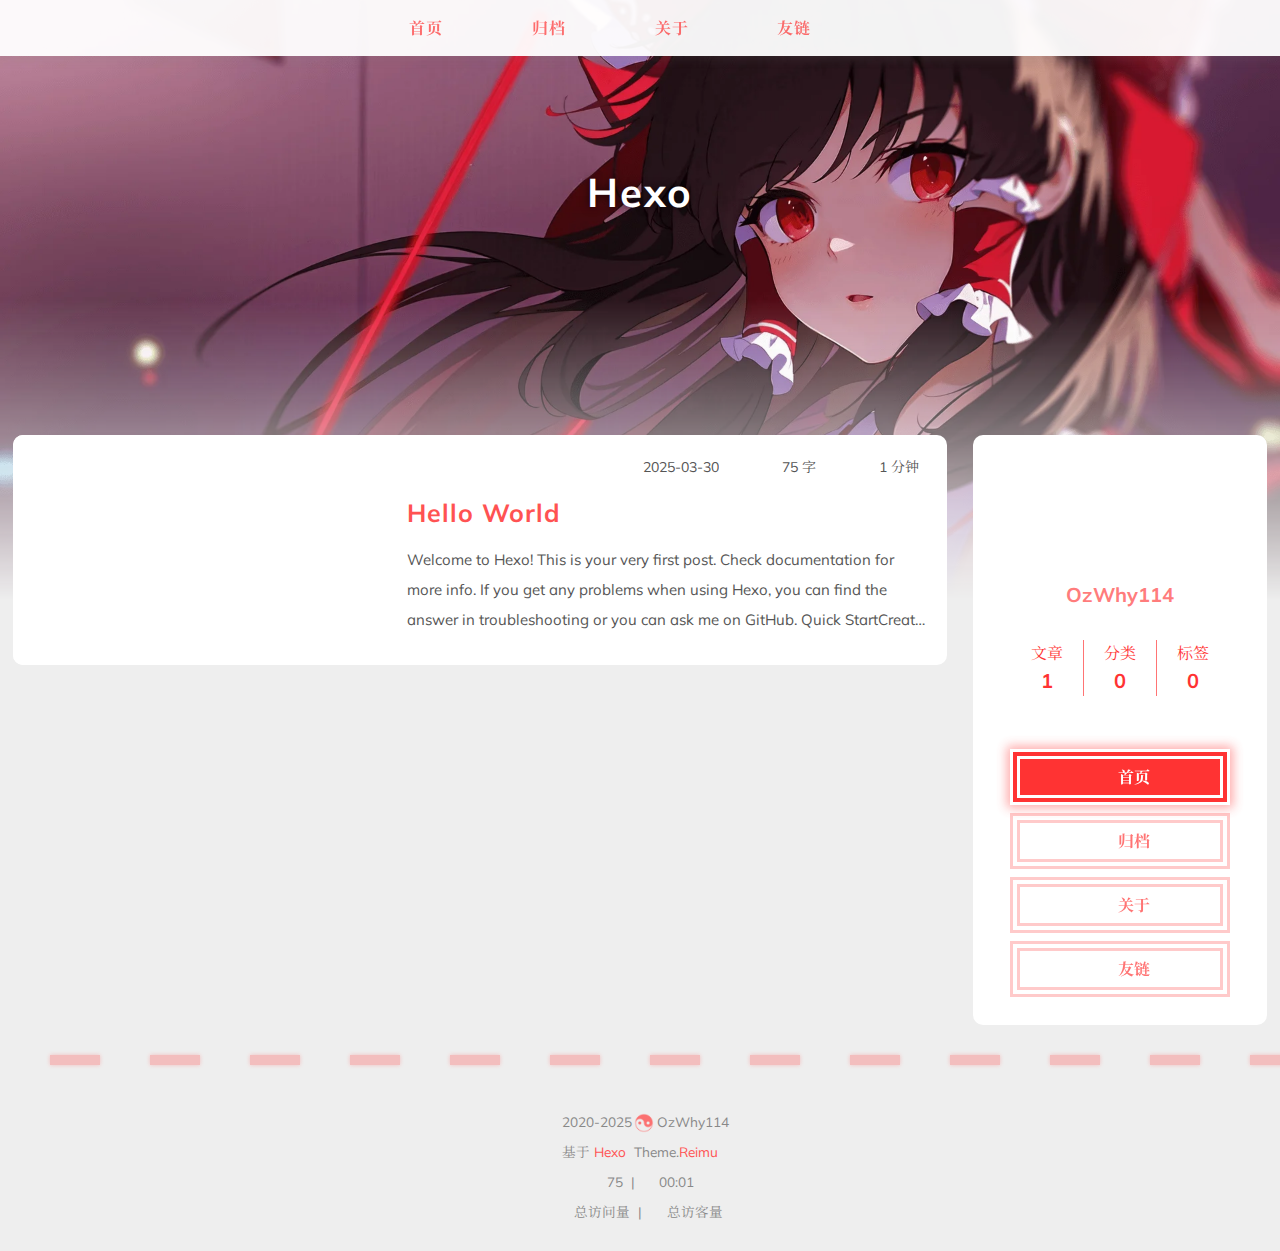
==== index.html @ 9b06b402 "Site updated: 2025-03-31 12:13:21" ====
<!DOCTYPE html>
  <html lang="zh-CN"  
    
      data-theme-mode="auto"
    
  >
  <head>
  
  <meta charset="utf-8">
  

  

  

  <script>window.REIMU_CONFIG = {};window.REIMU_CONFIG.icon_font = '4552607_0khxww3tj3q9';window.REIMU_CONFIG.clipboard_tips = {"success":"复制成功(*^▽^*)","fail":"复制失败 (ﾟ⊿ﾟ)ﾂ","copyright":{"enable":false,"count":50,"content":"本文版权：本博客所有文章除特别声明外，均采用 BY-NC-SA 许可协议。转载请注明出处！"}};window.REIMU_CONFIG.code_block = {"expand":true};window.REIMU_CONFIG.base = 'http://example.com';</script>
  
  <title>
    
    Hexo
  </title>
  <meta name="viewport" content="width=device-width, initial-scale=1, shrink-to-fit=no">
  <link rel="preconnect" href="https://fonts.gstatic.com/" crossorigin><link rel="preload" as="style" href="https://fonts.googleapis.com/css?family=Mulish:400,400italic,700,700italic%7CNoto%20Serif%20SC:400,400italic,700,700italic&display=swap"><link rel="stylesheet" href="https://fonts.googleapis.com/css?family=Mulish:400,400italic,700,700italic%7CNoto%20Serif%20SC:400,400italic,700,700italic&display=swap" media="print" onload="this.media&#x3D;&#39;all&#39;">
  
    <link rel="preload" href="//at.alicdn.com/t/c/font_4552607_0khxww3tj3q9.woff2" as="font" type="font/woff2" crossorigin="anonymous">
  
  
    
<link rel="stylesheet" href="/css/loader.css">

  
  
    <meta property="og:type" content="website">
<meta property="og:title" content="Hexo">
<meta property="og:url" content="http://example.com/index.html">
<meta property="og:site_name" content="Hexo">
<meta property="og:locale" content="zh_CN">
<meta property="og:image" content="http://example.com/images/banner.webp">
<meta property="article:author" content="OzWhy114">
<meta name="twitter:card" content="summary">
<meta name="twitter:image" content="http://example.com/images/banner.webp">
  
  
    <link rel="alternate" href="/atom.xml" title="Hexo" type="application/atom+xml">
  
  
    <link rel="shortcut icon" href="/images/favicon.ico">
  
  
<link rel="stylesheet" href="/css/style.css">

  <link rel="preload" href="https://npm.webcache.cn/photoswipe@5.4.4/dist/photoswipe.css" as="style" onload="this.onload=null;this.rel='stylesheet'">
  
  
  
  
    
<script src="https://npm.webcache.cn/pace-js@1.2.4/pace.min.js" integrity="sha384-k6YtvFUEIuEFBdrLKJ3YAUbBki333tj1CSUisai5Cswsg9wcLNaPzsTHDswp4Az8" crossorigin="anonymous"></script>

  
  
    
<link rel="stylesheet" href="https://npm.webcache.cn/@reimujs/aos@0.1.0/dist/aos.css">

  
  
  
<meta name="generator" content="Hexo 7.3.0"></head>

  <body>
    
    
  <div id='loader'>
    <div class="loading-left-bg loading-bg"></div>
    <div class="loading-right-bg loading-bg"></div>
    <div class="spinner-box">
      <div class="loading-taichi">
        
          <svg width="150" height="150" viewBox="0 0 1024 1024" class="icon" version="1.1" xmlns="https://www.w3.org/2000/svg" shape-rendering="geometricPrecision">
            <path d="M303.5 432A80 80 0 0 1 291.5 592A80 80 0 0 1 303.5 432z" fill="var(--red-1, #ff5252)" />
            <path d="M512 65A447 447 0 0 1 512 959L512 929A417 417 0 0 0 512 95A417 417 0 0 0 512 929L512 959A447 447 0 0 1 512 65z 
           M512 95A417 417 0 0 1 929 512A208.5 208.5 0 0 1 720.5 720.5L720.5 592A80 80 0 0 0 720.5 432A80 80 0 0 0 720.5 592L720.5 720.5A208.5 208.5 0 0 1 512 512A208.5 208.5 0 0 0 303.5 303.5A208.5 208.5 0 0 0 95 512A417 417 0 0 1 512 95z" fill="var(--red-1, #ff5252)" />
          </svg>
        
      </div>
      <div class="loading-word">少女祈祷中...</div>
    </div>
  </div>
  </div>
  <script>
    var time = null;
    var startLoading = () => {
      time = Date.now();
      document.getElementById('loader').classList.remove("loading");
    }
    var endLoading = () => {
      if (!time) {
        document.body.style.overflow = 'auto';
        document.getElementById('loader').classList.add("loading");
      } else {
        if (Date.now() - time > 500) {
          time = null;
          document.body.style.overflow = 'auto';
          document.getElementById('loader').classList.add("loading");
        } else {
          setTimeout(endLoading, 500 - (Date.now() - time));
          time = null;
        }
      }
    }
    window.addEventListener('DOMContentLoaded', endLoading);
    document.getElementById('loader').addEventListener('click', endLoading);
  </script>

<div id="copy-tooltip" style="pointer-events: none; opacity: 0; transition: all 0.2s ease; position: fixed;top: 50%;left: 50%;z-index: 999;transform: translate(-50%, -50%);color: white;background: rgba(0, 0, 0, 0.5);padding: 10px 15px;border-radius: 10px;">
</div>


    <div id="container">
      <div id="wrap">
        <div id="header-nav">
  <nav id="main-nav">
    
      
        <span class="main-nav-link-wrap">
          <div class="main-nav-icon icon rotate">
            &#xe62b;
          </div>
          <a class="main-nav-link" href="/">首页</a>
        </span>
      
        <span class="main-nav-link-wrap">
          <div class="main-nav-icon icon rotate">
            &#xe62b;
          </div>
          <a class="main-nav-link" href="/archives">归档</a>
        </span>
      
        <span class="main-nav-link-wrap">
          <div class="main-nav-icon icon rotate">
            &#xe62b;
          </div>
          <a class="main-nav-link" href="/about">关于</a>
        </span>
      
        <span class="main-nav-link-wrap">
          <div class="main-nav-icon icon rotate">
            &#xe62b;
          </div>
          <a class="main-nav-link" href="/friend">友链</a>
        </span>
      
    
    <a id="main-nav-toggle" class="nav-icon"></a>
  </nav>
  <nav id="sub-nav">
    
      <a id="nav-rss-link" class="nav-icon" href="/atom.xml" title="RSS 订阅" target="_blank"></a>
    
    
    
  </nav>
  
</div>
<header id="header">
  
    
      <picture>
        
      </picture>
      
        <img fetchpriority="high" src="/images/banner.webp" alt="">
      
    
  
  <div id="header-outer">
    <div id="header-title">
      
        
        
          <a href="/" id="logo">
            <h1 data-aos="slide-up">Hexo</h1>
          </a>
        
      
      
        
        <h2 id="subtitle-wrap" data-aos="slide-down">
          
        </h2>
      
    </div>
  </div>
</header>

        <div id="content"  class="sidebar-right" >
          <aside id="sidebar">
  
  
  
  <div class="sidebar-wrapper ">
    <div class="sidebar-wrap" data-aos="fade-up">
      
        <div class="sidebar-author">
  <img data-src="/avatar/avatar.webp" data-sizes="auto" alt="OzWhy114" class="lazyload">
  <div class="sidebar-author-name">OzWhy114</div>
  <div class="sidebar-description"></div>
</div>
<div class="sidebar-state">
  <div class="sidebar-state-article">
    <div>文章</div>
    <div class="sidebar-state-number">1</div>
  </div>
  <div class="sidebar-state-category">
    <div>分类</div>
    <div class="sidebar-state-number">0</div>
  </div>
  <div class="sidebar-state-tag">
    <div>标签</div>
    <div class="sidebar-state-number">0</div>
  </div>
</div>
<div class="sidebar-social">
  
</div>
<div class="sidebar-menu">
  
    
      <div class="sidebar-menu-link-wrap">
        <a class="sidebar-menu-link-dummy" href="/" aria-label="首页"></a>
        <div class="sidebar-menu-icon icon rotate">
          &#xe62b;
        </div>
        <div class="sidebar-menu-link">首页</div>
      </div>
    
      <div class="sidebar-menu-link-wrap">
        <a class="sidebar-menu-link-dummy" href="/archives" aria-label="归档"></a>
        <div class="sidebar-menu-icon icon rotate">
          &#xe62b;
        </div>
        <div class="sidebar-menu-link">归档</div>
      </div>
    
      <div class="sidebar-menu-link-wrap">
        <a class="sidebar-menu-link-dummy" href="/about" aria-label="关于"></a>
        <div class="sidebar-menu-icon icon rotate">
          &#xe62b;
        </div>
        <div class="sidebar-menu-link">关于</div>
      </div>
    
      <div class="sidebar-menu-link-wrap">
        <a class="sidebar-menu-link-dummy" href="/friend" aria-label="友链"></a>
        <div class="sidebar-menu-icon icon rotate">
          &#xe62b;
        </div>
        <div class="sidebar-menu-link">友链</div>
      </div>
    
  
</div>

      
      
    </div>
  </div>

  <div class="sidebar-widget">
  
  </div>
  
</aside>

          <section id="main">
  
  
    
    
      <div class="post-wrapper">
  <div class="post-wrap-left" data-aos="fade-up">
    
      <a class="post-link" href="/2025/03/30/hello-world/" aria-label="Hello World"></a>
    
    
    <div class="post-cover-left">
      
        
        
          <img data-src="/images/banner.webp" data-sizes="auto" alt="Hello World" class="lazyload">
        
      
    </div>
    <div class="post-info">
      <div class="post-meta">
        <span><span class="icon-calendar"></span>2025-03-30</span>
        <span><span class="icon-pencil"></span>75 字</span>
        <span><span class="icon-clock"></span>1 分钟</span>
      </div>
      <h2 class="post-title">Hello World</h2>
      <article class="post-article">
        
          Welcome to Hexo! This is your very first post. Check documentation for more info. If you get any problems when using Hexo, you can find the answer in troubleshooting or you can ask me on GitHub.
Quick StartCreate a new post1$ hexo new &amp;quot;My New Post&amp;quot;

More info: Writing
Run server1$ hexo ser
        
      </article>
    </div>
  </div>
</div>
      
    
  



</section>
        </div>
        
        
        <footer id="footer">
  <div style="width: 100%; overflow: hidden">
    <div class="footer-line"></div>
  </div>
  <div id="footer-info">
    
    <div>
      <span class="icon-copyright"></span>
      2020-2025
      <span class="footer-info-sep rotate"></span>
      OzWhy114
    </div>
    
      <div>
        基于&nbsp;<a href="https://hexo.io/" rel="noopener external nofollow noreferrer" target="_blank">Hexo</a>&nbsp;
        Theme.<a href="https://github.com/D-Sketon/hexo-theme-reimu" rel="noopener external nofollow noreferrer" target="_blank">Reimu</a>
      </div>
    
    
      <div>
        <span class="icon-brush"></span>
        75
        &nbsp;|&nbsp;
        <span class="icon-coffee"></span>
        00:01
      </div>
    
    
    
    
      <div>
        <span class="icon-eye"></span>
        <span id="busuanzi_container_site_pv">总访问量&nbsp;<span id="busuanzi_value_site_pv"></span></span>
        &nbsp;|&nbsp;
        <span class="icon-user"></span>
        <span id="busuanzi_container_site_uv">总访客量&nbsp;<span id="busuanzi_value_site_uv"></span></span>
      </div>
    
  </div>
</footer>

        
          <div class="sidebar-top">
            <div class="sidebar-top-taichi rotate"></div>
            <div class="arrow-up"></div>
          </div>
        
        <div id="mask" class="hide"></div>
      </div>
      <nav id="mobile-nav">
  <div class="sidebar-wrap">
    
      <div class="sidebar-author">
  <img data-src="/avatar/avatar.webp" data-sizes="auto" alt="OzWhy114" class="lazyload">
  <div class="sidebar-author-name">OzWhy114</div>
  <div class="sidebar-description"></div>
</div>
<div class="sidebar-state">
  <div class="sidebar-state-article">
    <div>文章</div>
    <div class="sidebar-state-number">1</div>
  </div>
  <div class="sidebar-state-category">
    <div>分类</div>
    <div class="sidebar-state-number">0</div>
  </div>
  <div class="sidebar-state-tag">
    <div>标签</div>
    <div class="sidebar-state-number">0</div>
  </div>
</div>
<div class="sidebar-social">
  
</div>
<div class="sidebar-menu">
  
    
      <div class="sidebar-menu-link-wrap">
        <a class="sidebar-menu-link-dummy" href="/" aria-label="首页"></a>
        <div class="sidebar-menu-icon icon rotate">
          &#xe62b;
        </div>
        <div class="sidebar-menu-link">首页</div>
      </div>
    
      <div class="sidebar-menu-link-wrap">
        <a class="sidebar-menu-link-dummy" href="/archives" aria-label="归档"></a>
        <div class="sidebar-menu-icon icon rotate">
          &#xe62b;
        </div>
        <div class="sidebar-menu-link">归档</div>
      </div>
    
      <div class="sidebar-menu-link-wrap">
        <a class="sidebar-menu-link-dummy" href="/about" aria-label="关于"></a>
        <div class="sidebar-menu-icon icon rotate">
          &#xe62b;
        </div>
        <div class="sidebar-menu-link">关于</div>
      </div>
    
      <div class="sidebar-menu-link-wrap">
        <a class="sidebar-menu-link-dummy" href="/friend" aria-label="友链"></a>
        <div class="sidebar-menu-icon icon rotate">
          &#xe62b;
        </div>
        <div class="sidebar-menu-link">友链</div>
      </div>
    
  
</div>

    
  </div>
  
</nav>

    </div>
    
    
<script src="https://npm.webcache.cn/lazysizes@5.3.2/lazysizes.min.js" integrity="sha384-3gT&#x2F;vsepWkfz&#x2F;ff7PpWNUeMzeWoH3cDhm&#x2F;A8jM7ouoAK0&#x2F;fP&#x2F;9bcHHR5kHq2nf+e" crossorigin="anonymous"></script>


<script src="https://npm.webcache.cn/clipboard@2.0.11/dist/clipboard.min.js" integrity="sha384-J08i8An&#x2F;QeARD9ExYpvphB8BsyOj3Gh2TSh1aLINKO3L0cMSH2dN3E22zFoXEi0Q" crossorigin="anonymous"></script>



<script src="/js/script.js"></script>



  
<script src="/js/aos.js"></script>

  <script>
    var aosInit = () => {
      AOS.init({
        duration: 1000,
        easing: "ease",
        once: true,
        offset: 50,
      });
    };
    if (document.readyState === 'loading') {
      document.addEventListener('DOMContentLoaded', aosInit);
    } else {
      aosInit();
    }
  </script>



<script src="/js/pjax_script.js" data-pjax></script>







  
<script src="https://npm.webcache.cn/mouse-firework@0.1.0/dist/index.umd.js" integrity="sha384-KM6i7tu43nYd6e0beIljxHMC5tZc58XBDu7pPA58w50h18Jsx7gLdimfS09RXlKv" crossorigin="anonymous"></script>

  <script>
    window.firework && window.firework(JSON.parse('{"excludeElements":["a","button"],"particles":[{"shape":"circle","move":["emit"],"easing":"easeOutExpo","colors":["#ff5252","#ff7c7c","#ffafaf","#ffd0d0"],"number":20,"duration":[1200,1800],"shapeOptions":{"radius":[16,32],"alpha":[0.3,0.5]}},{"shape":"circle","move":["diffuse"],"easing":"easeOutExpo","colors":["#ff0000"],"number":1,"duration":[1200,1800],"shapeOptions":{"radius":20,"alpha":[0.2,0.5],"lineWidth":6}}]}'))
  </script>










<div id="lazy-script">
  <div>
       
    
    
      
    
    
  </div>
</div>


  <script>
    console.log(String.raw`%c 
 ______     ______     __     __    __     __  __    
/\  == \   /\  ___\   /\ \   /\ "-./  \   /\ \/\ \   
\ \  __<   \ \  __\   \ \ \  \ \ \-./\ \  \ \ \_\ \  
 \ \_\ \_\  \ \_____\  \ \_\  \ \_\ \ \_\  \ \_____\ 
  \/_/ /_/   \/_____/   \/_/   \/_/  \/_/   \/_____/ 
                                                  
`,'color: #ff5252;')
    console.log('%c Theme.Reimu v' + '1.6.0' + ' %c https://github.com/D-Sketon/hexo-theme-reimu ', 'color: white; background: #ff5252; padding:5px 0;', 'padding:4px;border:1px solid #ff5252;')
  </script>
  



  
<script src="https://npm.webcache.cn/busuanzi@2.3.0/bsz.pure.mini.js" integrity="sha384-0M75wtSkhjIInv4coYlaJU83+OypaRCIq2SukQVQX04eGTCBXJDuWAbJet56id+S" crossorigin="anonymous" async></script>




<script>
  if ('serviceWorker' in navigator) {
    navigator.serviceWorker.getRegistrations().then((registrations) => {
      for (let registration of registrations) {
        registration.unregister();
      }
    });
  }
</script>









    
  </body>
  </html>
---- css/loader.css ----
[data-theme="dark"] #loader .loading-bg {
  background-color: rgba(37,37,37,0.9);
}
[data-theme="dark"] #loader .spinner-box .loading-word {
  color: var(--red-1, #ff5252);
}
#loader .loading-bg {
  position: fixed;
  z-index: 1000;
  width: 50%;
  height: 100%;
  background-color: rgba(255,255,255,0.9);
  transition: 0.8s;
}
#loader .loading-right-bg {
  right: 0;
}
#loader .spinner-box {
  position: fixed;
  z-index: 1001;
  display: flex;
  justify-content: center;
  align-items: center;
  width: 100%;
  height: 100vh;
  opacity: 1;
  transition: 0.5s;
}
#loader .spinner-box .loading-taichi {
  opacity: 0.8;
  animation: rotate-all 2s linear infinite;
}
#loader .spinner-box .loading-word {
  position: absolute;
  color: var(--red-1, #ff5252);
  top: calc(50% + 110px);
  left: 50%;
  transform: translate(-50%, -50%);
  font: 700 1.2rem Mulish, 'Noto Serif SC', 'Noto Serif JP', -apple-system, 'PingFang SC', 'Microsoft YaHei', sans-serif;
}
#loader.loading .loading-left-bg {
  transform: translate(-100%, 0);
}
#loader.loading .loading-right-bg {
  transform: translate(100%, 0);
}
#loader.loading .spinner-box {
  opacity: 0;
  visibility: hidden;
}
@keyframes rotate-all {
  100% {
    transform: rotate(360deg);
  }
}
---- css/style.css ----
:root {
  --red-0: #f00;
  --red-1: #ff5252;
  --red-2: #ff7c7c;
  --red-3: #ffafaf;
  --red-4: #ffd0d0;
  --red-5: #ffecec;
  --red-5-5: #fff3f3;
  --red-6: #fff7f7;
  --grey-9: #888;
  --grey-7: var(--color-default);
  --color-archive-year: #000;
  --color-default: #555;
  --color-border: var(--red-3);
  --color-link: var(--red-1);
  --color-background: #eee;
  --color-code-background: #f8f8f8;
  --color-header-background: rgba(255,255,255,0.9);
  --color-footer-background: #fff;
  --color-mobile-nav-background: #fff;
  --color-wrap: #fff;
  --color-sticky: #fff;
  --color-h2-border: #eee;
  --color-meta-shadow: var(--red-6);
  --color-hover-shadow: rgba(120,120,120,0.15);
  --color-h2-after: var(--red-1);
  --color-red-6-shadow: rgba(255,78,78,0.6);
  --color-red-3-shadow: rgba(255,78,78,0.3);
  --highlight-nav: #e6e6e6;
  --highlight-scrollbar: #d6d6d6;
  --highlight-background: #f7f7f7;
  --highlight-current-line: #dadada;
  --highlight-selection: #e9e9e9;
  --highlight-foreground: #4d4d4d;
  --highlight-comment: #7d7d7d;
  --highlight-red: #c8362b;
  --highlight-orange: #b66014;
  --highlight-yellow: #cb911d;
  --highlight-green: #2ea52e;
  --highlight-aqua: #479d9d;
  --highlight-blue: #1973b8;
  --highlight-purple: #7135ac;
  --cursor-default: url("../images/cursor/reimu-cursor-default.png"), auto;
  --cursor-pointer: url("../images/cursor/reimu-cursor-pointer.png"), pointer;
  --cursor-text: url("../images/cursor/reimu-cursor-text.png"), text;
  --footer-icon: url("../images/taichi.png");
  --sponsor-icon: url("../images/taichi.png");
  --top-icon: url("../images/taichi.png");
}
[data-theme="dark"]:root {
  --red-0: var(--red-1);
  --red-4: rgba(255,208,208,0.5);
  --red-5: rgba(255,228,228,0.15);
  --red-5-5: rgba(255,236,236,0.05);
  --red-6: rgba(255,243,243,0.2);
  --color-archive-year: #999;
  --color-default: #999;
  --color-border: var(--red-5);
  --color-background: #21252b;
  --color-code-background: rgba(232,232,232,0.1);
  --color-header-background: #222;
  --color-footer-background: #21252b;
  --color-mobile-nav-background: #21252b;
  --color-wrap: #272b30;
  --color-h2-border: #47474a;
  --color-meta-shadow: rgba(0,0,0,0.2);
  --color-hover-shadow: rgba(0,0,0,0.2);
  --highlight-nav: #2e353f;
  --highlight-scrollbar: #454d59;
  --highlight-background: #22272e;
  --highlight-current-line: #393939;
  --highlight-selection: #515151;
  --highlight-foreground: #ccc;
  --highlight-comment: #999;
  --highlight-red: #f47067;
  --highlight-orange: #f69d50;
  --highlight-yellow: #fc6;
  --highlight-green: #9c9;
  --highlight-aqua: #6cc;
  --highlight-blue: #54b6ff;
  --highlight-purple: #dcbdfb;
}
[data-theme="dark"]:root img {
  filter: brightness(70%);
}
[data-theme="dark"]:root .pswp__img {
  opacity: 1;
  filter: none;
  animation: none;
}
[data-theme="dark"]:root img.lazyloaded {
  opacity: 1;
  animation: blur-darken 0.8s ease-in-out forwards;
}
body [data-aos='fade-up'] {
  transform: translate3d(0, 30px, 0);
}
body [data-aos='zoom-in'] {
  transform: scale(0.8);
}
[data-aos^=fade],
[data-aos^=zoom] {
  transition-property: all !important;
}
@keyframes blur {
  0% {
    filter: blur(10px);
  }
  to {
    filter: blur(0);
  }
}
@keyframes blur-darken {
  0% {
    filter: blur(10px) brightness(70%);
  }
  to {
    filter: blur(0) brightness(70%);
  }
}
@keyframes rotate-all {
  100% {
    transform: rotate(360deg);
  }
}
@keyframes transform-all {
  100% {
    transform: translateX(-100px);
  }
}
.article-entry h1 {
  font-size: 2em;
}
.article-entry h2 {
  font-size: 1.5em;
  position: relative;
}
.article-entry h2:before {
  content: "";
  position: absolute;
  width: 100%;
  border-bottom: 1px solid var(--color-h2-border);
  bottom: -15px;
  box-sizing: unset;
  transition: 1s;
}
.article-entry h2:after {
  content: "";
  position: absolute;
  background: var(--color-h2-after);
  width: 1em;
  height: 7px;
  bottom: -18px;
  left: 0;
  border-radius: 10px;
  box-shadow: 0 2px 12px var(--color-red-6-shadow);
  transition: 0.3s;
}
.article-entry h2:hover:after {
  width: 3em;
}
.article-entry h3 {
  font-size: 1.3em;
}
.article-entry h4 {
  font-size: 1.2em;
}
.article-entry h5 {
  font-size: 1em;
}
.article-entry h6 {
  font-size: 1em;
  color: var(--grey-9);
}
.article-entry hr {
  margin: 10px 0;
  opacity: 0.3;
  height: 4px;
  background-image: linear-gradient(to right, var(--red-0) 50%, transparent 0%);
  background-size: 50px 4px;
  background-repeat: repeat-x;
  border: none;
  filter: drop-shadow(0px 0px 2px var(--red-1));
  transition: opacity 0.3s;
}
.article-entry hr:hover {
  opacity: 0.5;
}
.article-entry strong {
  font-weight: bold;
}
.article-entry em,
.article-entry cite {
  font-style: italic;
}
.article-entry sup,
.article-entry sub {
  font-size: 0.75em;
  line-height: 0;
  position: relative;
  vertical-align: baseline;
}
.article-entry sup {
  top: -0.5em;
}
.article-entry sub {
  bottom: -0.2em;
}
.article-entry small {
  font-size: 0.85em;
}
.article-entry acronym,
.article-entry abbr {
  text-decoration: none;
  border-bottom: 1px dotted;
}
.article-entry ul,
.article-entry ol,
.article-entry dl {
  margin: 0 20px;
  line-height: 1.8em;
}
.article-entry ul ul,
.article-entry ol ul,
.article-entry ul ol,
.article-entry ol ol {
  margin-top: 0;
  margin-bottom: 0;
}
.article-entry ul {
  list-style: disc;
}
.article-entry ol {
  list-style: decimal;
}
.article-entry dt {
  font-weight: bold;
}
@font-face {
  font-family: "iconfont";
  src: url("//at.alicdn.com/t/c/font_4552607_0khxww3tj3q9.woff2") format('woff2');
  font-display: swap;
}
.tag-wrap .archives-tag-list-link:before {
  font-family: "iconfont";
  content: "\e622";
}
.category-wrap .archives-category-list-link:before {
  font-family: "iconfont";
  content: "\e604";
}
.article-date-link:before {
  font-family: "iconfont";
  content: "\e606";
}
.article-category-link:before {
  font-family: "iconfont";
  content: "\e604";
}
.article-tag-list-link:before {
  font-family: "iconfont";
  content: "\e622";
}
.article-comment-link:before {
  font-family: "iconfont";
  content: "\e608";
}
.icon-copyright:before {
  font-family: "iconfont";
  content: "\e60a";
}
.icon-brush:before {
  font-family: "iconfont";
  content: "\e618";
}
.icon-coffee:before {
  font-family: "iconfont";
  content: "\e607";
}
.icon-eye:before {
  font-family: "iconfont";
  content: "\e60f";
}
.icon-user:before {
  font-family: "iconfont";
  content: "\e628";
}
#main-nav-toggle:before {
  font-family: "iconfont";
  content: "\e62f";
}
#nav-rss-link:before {
  font-family: "iconfont";
  content: "\e61f";
}
#nav-search-btn:before {
  font-family: "iconfont";
  content: "\e631";
}
#nav-sun-btn:before {
  font-family: "iconfont";
  content: "\e621";
}
#nav-moon-btn:before {
  font-family: "iconfont";
  content: "\e617";
}
#nav-circle-half-stroke-btn:before {
  font-family: "iconfont";
  content: "\e641";
}
#nav-language-btn:before {
  font-family: "iconfont";
  content: "\e642";
}
.icon-copy:before {
  font-family: "iconfont";
  content: "\e60c";
}
.icon-chevron-down:before {
  font-family: "iconfont";
  content: "\e609";
}
.icon-check:before {
  font-family: "iconfont";
  content: "\e636";
}
.icon-times:before {
  font-family: "iconfont";
  content: "\e637";
}
.icon-calendar:before {
  font-family: "iconfont";
  content: "\e605";
}
.icon-pencil:before {
  font-family: "iconfont";
  content: "\e61b";
}
.icon-clock:before {
  font-family: "iconfont";
  content: "\e613";
}
.post-sticky:before {
  font-family: "iconfont";
  content: "\e627";
}
.reimu-popup .popup-btn-close:before {
  font-family: "iconfont";
  content: "\e626";
}
.reimu-search-input-icon:before {
  font-family: "iconfont";
  content: "\e631";
}
.ais-pagination--item__previous a:before {
  font-family: "iconfont";
  content: "\e601";
}
.ais-pagination--item__next a:before {
  font-family: "iconfont";
  content: "\e630";
}
.sidebar-btn-wrapper .sidebar-toc-btn:before {
  font-family: "iconfont";
  content: "\e633";
}
.sidebar-btn-wrapper .sidebar-common-btn:before {
  font-family: "iconfont";
  content: "\e632";
}
.sidebar-top .arrow-up:before {
  font-family: "iconfont";
  content: "\e634";
}
.icon-link:before {
  font-family: "iconfont";
  content: "\e639";
}
.icon-globe:before {
  font-family: "iconfont";
  content: "\e638";
}
.icon-creative-commons:before {
  font-family: "iconfont";
  content: "\e63a";
}
.icon-taichi:before {
  font-family: "iconfont";
  content: "\e62b";
}
.icon-image:before {
  font-family: "iconfont";
  content: "\e63f";
}
.icon {
  font-family: "iconfont";
}
html,
body,
div,
span,
applet,
object,
iframe,
h1,
h2,
h3,
h4,
h5,
h6,
p,
blockquote,
pre,
a,
abbr,
acronym,
address,
big,
cite,
code,
del,
dfn,
em,
img,
ins,
kbd,
q,
s,
samp,
small,
strike,
strong,
sub,
sup,
tt,
var,
dl,
dt,
dd,
ol,
ul,
li,
fieldset,
form,
label,
legend,
table,
caption,
tbody,
tfoot,
thead,
tr,
th,
td {
  margin: 0;
  padding: 0;
  border: 0;
  outline: 0;
  font-weight: inherit;
  font-style: inherit;
  font-family: inherit;
  font-size: 100%;
  vertical-align: baseline;
}
body {
  line-height: 1;
  color: #000;
  background: #fff;
}
ol,
ul {
  list-style: none;
}
table {
  border-collapse: separate;
  border-spacing: 0;
  vertical-align: middle;
}
caption,
th,
td {
  text-align: left;
  font-weight: normal;
  vertical-align: middle;
}
a img {
  border: none;
}
h1,
h2,
h3,
h4,
h5,
h6 {
  font-family: 'Mulish','Noto Serif SC', '-apple-system','PingFang SC','Microsoft YaHei','sans-serif';
  font-weight: 700;
}
input,
button {
  margin: 0;
  padding: 0;
}
input::-moz-focus-inner,
button::-moz-focus-inner {
  border: 0;
  padding: 0;
}
html,
body,
#container {
  height: 100%;
  scroll-behavior: smooth;
  cursor: var(--cursor-default);
}
body {
  width: 100%;
  background: var(--color-background);
  -webkit-text-size-adjust: 100%;
  -webkit-font-smoothing: antialiased;
  text-size-adjust: 100%;
  font-family: 'Mulish','Noto Serif SC', '-apple-system','PingFang SC','Microsoft YaHei','sans-serif';
  transition: background 1s;
}
body ::selection {
  background: var(--red-1);
  color: #fff;
}
a {
  cursor: var(--cursor-pointer) !important;
}
.site-search input {
  cursor: var(--cursor-text) !important;
}
#main span,
#main p,
#main code,
#main kbd,
#main input,
#main textarea {
  cursor: var(--cursor-text) !important;
}
#main nav span {
  cursor: var(--cursor-default) !important;
}
#container {
  position: relative;
}
.mobile-nav-on {
  overflow: hidden !important;
}
#wrap {
  position: absolute;
  z-index: 1;
  top: 0;
  left: 0;
  height: 100%;
  width: 100%;
  transition: 1s;
  background: var(--color-background);
}
#main {
  flex: 1;
  padding: 0 10px;
  max-width: 100%;
  box-sizing: border-box;
}
@media screen and (max-width: 959px) {
  #main {
    min-width: 100%;
  }
}
#content {
  position: relative;
  display: flex;
  padding-top: 5px;
  align-items: stretch;
  max-width: 1350px;
  margin: 0 auto;
  overflow: visible;
}
@media screen and (min-width: 960px) {
  .sidebar-left #main,
  .sidebar-right #main {
    padding: 0;
    width: 73%;
    margin: 0 1%;
  }
}
#content.sidebar-right {
  flex-direction: row-reverse;
}
#mask {
  z-index: 1000;
  position: fixed;
  top: 0;
  left: 0;
  width: 100%;
  height: 100%;
  background: rgba(0,0,0,0.3);
  backdrop-filter: blur(3px);
  -webkit-backdrop-filter: blur(3px);
  opacity: 1;
  transition: 0.3s;
}
#mask.hide {
  opacity: 0;
  visibility: hidden;
}
#header {
  min-height: 400px;
  height: 35vh;
  position: relative;
}
#header img {
  position: absolute;
  top: 0;
  left: 0;
  width: 100%;
  height: 150%;
  z-index: -2;
  user-select: none;
  display: block;
  object-fit: cover;
  transition: 0.3s;
  -webkit-mask: linear-gradient(to top, transparent, #fff 50%);
  mask: linear-gradient(to top, transparent, #fff 50%);
}
@media screen and (max-width: 959px) {
  #header img {
    height: 120%;
  }
}
@media screen and (max-width: 767px) {
  #header img {
    height: 100%;
  }
}
#header-outer {
  height: 100%;
  position: relative;
  max-width: 100%;
}
[data-theme="dark"] #header-nav:hover {
  background: var(--color-header-background);
}
#header-nav {
  position: fixed;
  top: 0;
  left: 0;
  right: 0;
  display: flex;
  justify-content: center;
  background: var(--color-header-background);
  box-shadow: 0 0 10px 3px var(--color-hover-shadow);
  transition: background 1s, top 0.3s;
  z-index: 200;
}
#header-nav:hover {
  background: rgba(255,255,255,0.95);
}
#header-nav.header-nav-hidden {
  top: -80px;
}
#header-title {
  font-family: 'Mulish','Noto Serif SC', '-apple-system','PingFang SC','Microsoft YaHei','sans-serif';
  font-weight: 700;
  text-align: center;
  position: absolute;
  top: 50%;
  margin: -20px 2.5% 0;
  width: 95%;
}
#logo,
#subtitle {
  text-decoration: none;
  color: #fff;
}
#logo {
  font-size: 40px;
  font-weight: 700;
  letter-spacing: 2px;
  display: inline-block;
  transform: translateY(-20%);
  text-shadow: 0 0 0.5rem rgba(0,0,0,0.7);
}
@media screen and (max-width: 959px) {
  #logo {
    font-size: 35px;
  }
}
@media screen and (min-width: 480px) and (max-width: 767px) {
  #logo {
    font-size: 30px;
  }
}
@media screen and (max-width: 479px) {
  #logo {
    font-size: 30px;
  }
}
#subtitle {
  font-size: 18px;
  font-weight: 400;
  letter-spacing: 1px;
  text-shadow: 0 0 5px rgba(0,0,0,0.7);
}
@media screen and (max-width: 959px) {
  #subtitle {
    font-size: 15px;
  }
}
@media screen and (min-width: 480px) and (max-width: 767px) {
  #subtitle {
    font-size: 14px;
  }
}
@media screen and (max-width: 479px) {
  #subtitle {
    font-size: 13px;
  }
}
#subtitle-wrap {
  margin-top: 18px;
}
#main-nav {
  display: flex;
  align-items: center;
}
.nav-icon,
.main-nav-link-wrap,
.main-nav-link,
.main-nav-icon {
  color: var(--red-0);
  opacity: 0.8;
  text-decoration: none;
  transition: 0.2s;
  padding: 20px 15px;
}
.main-nav-link-wrap {
  padding: 0 15px;
  display: flex;
  transition: 0.3s;
}
.main-nav-link-wrap:hover {
  opacity: 1;
}
@media screen and (max-width: 959px) {
  .main-nav-link-wrap {
    padding: 0 10px;
  }
}
@media screen and (max-width: 767px) {
  .main-nav-link-wrap {
    padding: 0 4px;
  }
}
.nav-icon {
  text-align: center;
  font-size: 14px;
  width: 14px;
  height: 14px;
  will-change: transform;
}
.nav-icon:hover {
  opacity: 1;
  transform: scale(1.1);
}
[data-theme="dark"] .main-nav-link,
[data-theme="dark"] .nav-icon,
[data-theme="dark"] .main-nav-link-wrap {
  color: var(--red-2);
}
@media screen and (max-width: 767px) {
  .main-nav-link-wrap {
    display: none;
  }
}
.main-nav-link-wrap:hover .main-nav-icon:before {
  transform: rotate(90deg) scale(1.1);
}
.main-nav-link-wrap:hover .main-nav-icon {
  transform: scale(1.1);
}
.main-nav-link-wrap:hover .main-nav-icon.rotate {
  transform: rotate(90deg) scale(1.1);
}
.main-nav-link {
  letter-spacing: 1px;
  font-weight: 700;
  opacity: 0.7;
}
.main-nav-icon {
  cursor: var(--cursor-pointer);
  padding: 15px 5px;
  display: flex;
  align-items: center;
  font-size: 24px;
  font-weight: 400;
  transition: transform 0.3s;
  will-change: transform;
}
.main-nav-icon.rotate {
  transform: rotate(90deg);
}
.main-nav-icon:before {
  font-size: 24px;
  font-weight: 400;
  transform: rotate(90deg);
  transition: transform 0.3s;
  will-change: transform;
}
#main-nav-toggle {
  display: none;
}
@media screen and (max-width: 767px) {
  #main-nav-toggle {
    display: block;
  }
}
#sub-nav,
#i18n-nav {
  display: flex;
  align-items: center;
}
#nav-sun-btn:before,
#nav-moon-btn:before,
#nav-circle-half-stroke-btn:before {
  font-weight: 700;
}
#i18n-nav {
  margin-left: 8px;
}
.custom-dropdown {
  position: relative;
}
.select-selected {
  padding: 14px;
  color: var(--red-2);
  cursor: pointer;
  font-size: 14px;
  display: flex;
  align-items: center;
  justify-content: space-between;
}
.select-items {
  position: absolute;
  top: 100%;
  left: 0;
  right: 0;
  border-radius: 5px;
  background-color: var(--color-wrap);
  margin-top: 5px;
  display: none;
  z-index: 1;
  font-size: 14px;
  overflow: hidden;
  box-shadow: 0 0 10px 3px var(--color-hover-shadow);
}
.select-items li {
  list-style: none;
  padding: 10px;
  cursor: pointer;
  color: var(--red-2);
  transition: 1s;
}
.select-items li:hover {
  color: #fff;
  background: var(--red-1);
}
.select-items.show {
  display: block;
}
.select-items li.selected {
  background: var(--red-1);
  color: #fff;
}
.hr-line {
  margin: 10px 35px;
  opacity: 0.3;
  height: 4px;
  background-image: linear-gradient(to right, var(--red-0) 50%, transparent 0%);
  background-size: 50px 4px;
  background-repeat: repeat-x;
  filter: drop-shadow(0px 0px 2px var(--red-1));
  transition: opacity 0.3s;
}
.hr-line:hover {
  opacity: 0.5;
}
.article-inner {
  background: var(--color-wrap);
  border-radius: 10px;
  display: flow-root;
  transition: 0.3s;
}
.article-meta {
  display: flex;
  flex-direction: column;
  padding: 20px 35px 0;
}
.article-date-link,
.article-category-link {
  text-decoration: none;
  text-transform: uppercase;
  font-size: 14px;
  color: var(--red-1);
  background: var(--red-5);
  border-radius: 10px;
  padding: 10px 18px;
  margin: 0 12px 1em 0;
  box-shadow: 0 0 5px 2px var(--color-meta-shadow);
  transition: 0.3s;
}
.article-date {
  display: flex;
}
.article-date-link:before {
  margin-right: 10px;
}
.article-category {
  display: flex;
  flex-wrap: wrap;
}
.article-category-link:before {
  font-weight: 700;
  margin-right: 10px;
}
.article-entry {
  color: var(--color-default);
  padding: 0 35px;
}
.article-entry:before,
.article-entry:after {
  content: "";
  display: table;
}
.article-entry:after {
  clear: both;
}
@media screen and (max-width: 767px) {
  .article-entry {
    padding: 0 20px;
  }
}
.article-entry p,
.article-entry table {
  line-height: 1.8em;
  margin: 1.2em 0;
}
.article-entry h1,
.article-entry h2,
.article-entry h3,
.article-entry h4,
.article-entry h5,
.article-entry h6 {
  font-weight: bold;
  line-height: 1.2em;
  margin: 1.2em 0 0.8em;
}
.article-entry h1:before,
.article-entry h2:before,
.article-entry h3:before,
.article-entry h4:before,
.article-entry h5:before,
.article-entry h6:before {
  font-family: "iconfont";
  font-weight: normal;
}
.article-entry h1 a,
.article-entry h2 a,
.article-entry h3 a,
.article-entry h4 a,
.article-entry h5 a,
.article-entry h6 a {
  font-family: "iconfont";
  opacity: 0.5;
  margin-right: 5px;
  transition: 0.3s;
}
.article-entry h1 a:hover,
.article-entry h2 a:hover,
.article-entry h3 a:hover,
.article-entry h4 a:hover,
.article-entry h5 a:hover,
.article-entry h6 a:hover {
  opacity: 0.8;
  text-decoration: none !important;
}
.article-entry h2 {
  margin-bottom: 40px;
}
.article-entry a {
  color: var(--color-link);
  text-decoration: none;
  word-break: break-word;
}
.article-entry a:hover {
  text-decoration: underline;
}
.article-entry ul,
.article-entry ol,
.article-entry dl {
  margin-top: 1.2em;
  margin-bottom: 1.2em;
}
.article-entry li:hover::marker {
  transition: color 0.2s;
  color: var(--red-1);
}
.article-entry img {
  opacity: 0;
  transition: 0.3s;
}
.article-entry img,
.article-entry video {
  max-width: 100%;
  height: auto;
  display: block;
  margin: auto;
}
.article-entry img.lazyloaded {
  opacity: 1;
  animation: blur 0.8s ease-in-out forwards;
}
.article-entry iframe {
  border: none;
}
.article-entry table {
  width: 100%;
  border-collapse: collapse;
  border-spacing: 0;
}
.article-entry th {
  font-weight: bold;
  border-bottom: 3px solid var(--color-border);
  padding-bottom: 0.5em;
}
.article-entry td {
  border-bottom: 1px solid var(--color-border);
  padding: 10px 0;
}
.article-entry blockquote {
  background: var(--red-5-5);
  border-left: 6px var(--red-4) solid;
  margin: 1.2em 0;
  border-radius: 10px;
  transition: 0.3s;
  padding: 1px 10px;
  box-shadow: 0 0 5px 2px var(--color-meta-shadow);
}
.article-entry blockquote:hover {
  box-shadow: 0 0 6px 4px var(--color-meta-shadow);
}
.article-entry blockquote footer {
  font-size: 14px;
  margin: 1.8em 0;
}
.article-entry blockquote footer cite:before {
  content: "—";
  padding: 0 0.5em;
}
.article-entry details {
  padding: 18px 12px;
  border-radius: 10px;
  background-color: var(--red-5-5);
  box-shadow: 0 0 5px 2px var(--color-meta-shadow);
  transition: 0.3s;
}
.article-entry details:hover {
  box-shadow: 0 0 6px 4px var(--color-meta-shadow);
}
.article-entry summary {
  font-size: 1.1em;
  font-weight: bold;
  cursor: pointer;
  padding: 8px;
  border: none;
  border-radius: 10px;
  transition: 0.3s;
}
.article-entry summary:hover {
  background-color: var(--red-5);
}
.article-entry details[open] summary {
  background-color: var(--red-5);
}
.article-entry details[open] summary:hover {
  background-color: var(--red-5);
}
.article-entry details p {
  margin: 20px 0 0;
  padding: 10px;
  background-color: var(--color-footer-background);
  border-radius: 10px;
  transition: 0.3s;
}
.article-entry .pullquote {
  text-align: left;
  width: 45%;
  margin: 0;
}
.article-entry .pullquote.left {
  margin-left: 0.5em;
  margin-right: 1em;
}
.article-entry .pullquote.right {
  margin-right: 0.5em;
  margin-left: 1em;
}
.article-entry .caption {
  color: var(--grey-9);
  display: block;
  font-size: 0.9em;
  margin-top: 0.5em;
  position: relative;
  text-align: center;
}
.article-entry .video-container {
  position: relative;
  padding-top: 56.25%;
  height: 0;
  overflow: hidden;
}
.article-entry .video-container iframe,
.article-entry .video-container object,
.article-entry .video-container embed {
  position: absolute;
  top: 0;
  left: 0;
  width: 100%;
  height: 100%;
  margin-top: 0;
}
.article-more-link a {
  display: inline-block;
  line-height: 1em;
  padding: 10px 18px;
  border-radius: 10px;
  background: var(--red-5);
  color: var(--red-1);
  text-decoration: none;
  box-shadow: 0 0 5px 2px var(--color-meta-shadow);
  transition: 0.3s;
}
.article-more-link a:hover {
  background: var(--color-link);
  color: #fff;
  text-decoration: none;
}
.article-footer {
  font-size: 14px;
  margin: 0 35px 20px;
}
.article-footer:before,
.article-footer:after {
  content: "";
  display: table;
}
.article-footer:after {
  clear: both;
}
@media screen and (max-width: 767px) {
  .article-footer {
    margin: 0 20px 20px;
  }
}
.article-footer:hover:before {
  opacity: 0.5;
}
.article-footer:before {
  content: "";
  display: block;
  margin-top: 10px;
  opacity: 0.3;
  height: 4px;
  background-image: linear-gradient(to right, var(--red-0) 50%, transparent 0%);
  background-size: 50px 4px;
  background-repeat: repeat-x;
  filter: drop-shadow(0px 0px 2px var(--red-1));
  transition: 0.3s;
}
.article-footer a {
  text-decoration: none;
}
.article-tag-list-link,
.article-comment-link,
.article-visitor-link {
  color: var(--red-1);
  margin-top: 20px;
}
.article-tag-list-item {
  float: left;
  text-decoration: none;
  text-transform: uppercase;
  background: var(--red-5);
  border-radius: 10px;
  padding: 8px 15px;
  margin-top: 20px;
  margin-right: 10px;
  box-shadow: 0 0 5px 2px var(--color-meta-shadow);
}
.article-tag-list-link:before {
  margin-right: 10px;
}
.article-comment-link {
  float: right;
  background: var(--red-5);
  margin-left: 20px;
  border-radius: 10px;
  padding: 8px 15px;
}
.article-comment-link:before {
  margin-right: 10px;
}
.article-visitor-link {
  float: right;
  font-size: 14px;
  background: var(--red-5);
  border-radius: 10px;
  padding: 8px 15px;
}
#article-nav {
  margin-top: 10px;
  display: flex;
  flex-direction: column;
  border-radius: 10px;
  overflow: hidden;
}
@media screen and (min-width: 768px) {
  #article-nav {
    flex-direction: row;
  }
}
.article-nav-link-wrap {
  color: #fff;
  position: relative;
  flex: 1;
  display: flex;
  flex-direction: column;
  justify-content: center;
  padding-left: 20px;
  opacity: 0.9;
  transition: opacity 0.3s;
  height: 150px;
  min-height: 150px;
  flex-shrink: 0;
}
.article-nav-link-wrap a,
.article-nav-link-wrap img {
  position: absolute;
  top: 0;
  left: 0;
  width: 100%;
  height: 100%;
  filter: brightness(70%);
}
.article-nav-link-wrap img {
  display: block;
  opacity: 0;
  object-fit: cover;
  z-index: -1;
}
.article-nav-link-wrap img.lazyloaded {
  opacity: 1;
}
.article-nav-link-wrap:hover {
  opacity: 1;
}
.article-nav-link-right {
  align-items: flex-end;
  padding-right: 20px;
}
.article-nav-caption {
  text-transform: uppercase;
  letter-spacing: 2px;
  font-weight: bold;
}
.article-nav-title {
  font-size: 1.2em;
  line-height: 1.8em;
  margin-top: 0.8em;
  text-shadow: 0 0.2rem 0.3rem rgba(0,0,0,0.5);
}
.article-gallery {
  background: #000;
  position: relative;
}
.article-gallery-photos {
  position: relative;
  overflow: hidden;
}
.article-gallery-img {
  display: none;
  max-width: 100%;
}
.article-gallery-img:first-child {
  display: block;
}
.article-gallery-img.loaded {
  position: absolute;
  display: block;
}
.article-gallery-img img {
  display: block;
  max-width: 100%;
  margin: 0 auto;
}
.post-link {
  position: absolute;
  top: 0;
  left: 0;
  width: 100%;
  height: 100%;
}
.post-wrap-left,
.post-wrap-right {
  width: 100%;
  height: 230px;
  margin-bottom: 40px;
  position: relative;
  border-radius: 10px;
  background: var(--color-wrap);
  display: flex;
  transition: 0.3s;
}
[data-theme="dark"] .post-wrap-left,
[data-theme="dark"] .post-wrap-right {
  box-shadow: 0 0 10px 3px var(--color-hover-shadow);
}
.post-wrapper {
  border-radius: 10px;
  transition: 0.3s;
}
.post-wrapper .aos-animate {
  transition-property: initial !important;
}
@media screen and (min-width: 768px) {
  .post-wrapper .aos-animate:hover {
    box-shadow: 0 0 10px 3px var(--color-hover-shadow);
  }
}
.post-wrapper img {
  will-change: transform;
}
@media screen and (min-width: 768px) {
  .post-wrapper:hover {
    transform: scale(1.01);
  }
  .post-wrapper:hover img {
    transform: scale(1.05);
  }
}
.post-wrap-right {
  flex-direction: row-reverse;
}
@media screen and (max-width: 767px) {
  .post-wrap-left,
  .post-wrap-right {
    flex-direction: column;
    height: 400px;
  }
}
.post-info {
  height: 100%;
  width: 100%;
  padding: 20px;
  overflow: hidden;
  box-sizing: border-box;
}
.post-meta {
  display: flex;
  justify-content: flex-end;
  margin: 5px 0;
}
.post-meta span {
  font-size: 14px;
  color: var(--grey-7);
  margin: 0 8px;
  white-space: nowrap;
  text-overflow: ellipsis;
  overflow: hidden;
}
.post-meta span:before {
  margin: 0 10px;
}
@media screen and (max-width: 767px) {
  .post-meta span:before {
    margin: 0;
  }
}
.post-article {
  display: -webkit-box;
  -webkit-box-orient: vertical;
  -webkit-line-clamp: 3;
  line-clamp: 3;
  overflow: hidden;
  line-height: 30px;
  font-size: 15px;
  color: var(--grey-7);
}
.post-article a {
  color: var(--color-link);
}
.post-cover-left,
.post-cover-right {
  width: 40%;
  position: relative;
  overflow: hidden;
  min-height: 95px;
  background-color: var(--color-wrap);
  flex-shrink: 0;
  pointer-events: none;
}
@media screen and (max-width: 767px) {
  .post-cover-left,
  .post-cover-right {
    width: 100%;
    height: 45%;
  }
}
.post-cover-left img,
.post-cover-right img {
  display: block;
  opacity: 0;
  transition: 0.2s;
  position: absolute;
  left: 0;
  top: 0;
  object-fit: cover;
  width: 100%;
  height: 100%;
}
.post-cover-left img.lazyloaded,
.post-cover-right img.lazyloaded {
  opacity: 1;
  animation: blur 0.8s forwards;
}
@media screen and (min-width: 768px) {
  .post-cover-left {
    border-radius: 10px 0 0 10px;
    -webkit-clip-path: polygon(0 0, 92% 0%, 100% 100%, 0% 100%);
    clip-path: polygon(0 0, 92% 0%, 100% 100%, 0% 100%);
  }
}
@media screen and (max-width: 767px) {
  .post-cover-left {
    border-radius: 10px 10px 0 0;
  }
}
@media screen and (min-width: 768px) {
  .post-cover-right {
    border-radius: 0 10px 10px 0;
    -webkit-clip-path: polygon(0 0, 100% 0%, 100% 100%, 8% 100%);
    clip-path: polygon(0 0, 100% 0%, 100% 100%, 8% 100%);
  }
}
@media screen and (max-width: 767px) {
  .post-cover-right {
    border-radius: 10px 10px 0 0;
  }
}
.post-title {
  padding: 20px 0;
  color: var(--color-link);
  font-size: 25px;
  letter-spacing: 1px;
  white-space: nowrap;
  overflow: hidden;
  text-overflow: ellipsis;
}
.post-sticky {
  position: absolute;
  display: flex;
  justify-content: center;
  align-items: center;
  top: 0;
  left: 0;
  width: 70px;
  height: 35px;
  background: var(--color-sticky);
  color: var(--red-1);
  font-weight: bold;
  font-size: 15px;
  z-index: 1;
  transition: 0.3s;
  border-top-left-radius: 10px;
  border-bottom-right-radius: 10px;
}
.post-sticky:before {
  margin-right: 5px;
}
#comments {
  background: var(--color-wrap);
  padding: 20px;
  border-radius: 10px;
  margin: 10px 0;
}
#comments a {
  color: var(--color-link);
}
.gscomment {
  width: auto;
}
.gtcomment {
  color: var(--color-default);
}
.wl-emoji-popup {
  max-width: calc(100vw - 90px) !important;
}
.wl-count {
  color: var(--color-default);
}
.wl-header input {
  font-size: revert !important;
}
.archives-outer-wrap {
  background: var(--color-wrap);
  border-radius: 10px;
  padding: 15px 0;
}
.archives-wrap {
  padding: 20px 50px;
}
.archive-year-wrap {
  margin-bottom: 2em;
  position: relative;
}
.archive-year-wrap:before {
  content: "";
  width: 100%;
  border-bottom: 1px solid var(--color-h2-border);
  position: absolute;
  bottom: -15px;
  transition: 1s;
}
.archive-year-wrap:after {
  content: "";
  position: absolute;
  background: var(--color-h2-after);
  width: 1em;
  height: 7px;
  bottom: -18px;
  left: 0;
  border-radius: 10px;
  box-shadow: 0 2px 12px var(--color-red-6-shadow);
  transition: 0.3s;
}
.archive-year-wrap:hover:after {
  width: 3em;
}
.archive-year {
  text-decoration: none;
  color: var(--color-archive-year);
  margin-bottom: 15px;
  font-weight: bold;
  font-size: 25px;
}
.archive-article {
  padding: 15px 0 15px 25px;
  display: flex;
  align-items: center;
}
.archive-article:before {
  content: "";
  display: inline-block;
  vertical-align: middle;
  width: 6px;
  height: 15px;
  background: var(--color-h2-after);
  margin: -2px 11px 0 -25px;
  box-shadow: 0 2px 12px var(--color-red-6-shadow);
  opacity: 0.5;
  transition: 0.2s;
  flex-shrink: 0;
}
.archive-article:hover:before {
  width: 6px;
  height: 6px;
  border-radius: 50%;
  opacity: 1;
}
.archive-article:hover .archive-article-title {
  opacity: 1;
}
.archive-article-date-wrap {
  flex-shrink: 0;
}
.archive-article-date-wrap a {
  text-decoration: none;
}
.dt-published {
  color: var(--grey-9);
  margin-left: 5px;
}
.archive-article-title {
  display: inline-block;
  text-decoration: none;
  font-weight: bold;
  color: var(--red-0);
  transition: 0.3s;
  opacity: 0.7;
  margin-left: 15px;
}
#page-nav {
  margin: 50px auto;
  background: var(--color-wrap);
  border-radius: 10px;
  text-align: center;
  color: var(--grey-9);
  overflow: hidden;
  transition: 1s;
}
#page-nav:hover {
  box-shadow: 0 0 10px 2px var(--color-hover-shadow);
}
#page-nav a,
#page-nav span {
  padding: 10px 15px;
}
#page-nav a {
  color: var(--grey-9);
  text-decoration: none;
  transition: 0.2s;
}
#page-nav a:hover {
  background: var(--red-2);
  box-shadow: 0 0 10px var(--color-red-6-shadow);
  color: #fff;
}
#page-nav .prev {
  float: left;
  padding: 15px;
}
#page-nav .next {
  float: right;
  padding: 15px;
}
#page-nav .page-number {
  display: inline-block;
  border-radius: 10px;
  margin: 5px;
}
@media screen and (max-width: 479px) {
  #page-nav .page-number {
    display: none;
  }
}
#page-nav .current {
  background: var(--red-1);
  color: #fff;
  font-weight: bold;
  box-shadow: 0 0 10px var(--color-red-6-shadow);
}
@media screen and (max-width: 479px) {
  #page-nav .current {
    display: inline-block;
  }
}
#page-nav .space {
  display: inline-block;
  margin: 5px;
  color: var(--color-border);
}
@media screen and (max-width: 479px) {
  #page-nav .space {
    display: none;
  }
}
.tag-wrap,
.category-wrap {
  display: flex;
  flex-wrap: wrap;
  padding: 10px 50px;
}
.tag-wrap a,
.category-wrap a {
  text-decoration: none;
}
.archives-tag-list-item,
.archives-category-list-item {
  display: flex;
  text-transform: uppercase;
  background: var(--red-5);
  border-radius: 10px;
  padding: 8px 15px;
  margin: 5px;
  box-shadow: 0 0 5px 2px var(--color-meta-shadow);
}
.archives-tag-list-link,
.archives-category-list-link {
  color: var(--red-1);
  font-size: 12px;
}
.archives-tag-list-link:before,
.archives-category-list-link:before {
  margin-right: 10px;
}
.archives-category-list-item {
  background: var(--red-5-5);
  padding: 10px 20px;
}
.archives-category-list-link {
  font-size: 14px;
}
.archives-category-list-link:before {
  font-weight: 700;
}
#footer {
  background-color: linear-gradient(to top, var(--color-footer-background) 50%, transparent);
  padding: 40px 0 20px;
  color: var(--grey-9);
  transition: 1s;
}
#footer:hover .footer-line {
  opacity: 0.5;
}
#footer a {
  color: var(--color-link);
  text-decoration: none;
}
#footer a:hover {
  text-decoration: underline;
}
#footer .footer-beian a {
  color: var(--grey-9);
}
.footer-line {
  margin: 20px 0 40px;
  opacity: 0.3;
  width: 200%;
  height: 10px;
  background: linear-gradient(to left, var(--red-1) 50%, transparent 0%) repeat-x 0 0/100px 10px;
  transition: opacity 0.3s;
  animation: transform-all 3s linear infinite;
  filter: drop-shadow(0px 0px 2px var(--red-1));
}
#footer-info {
  line-height: 1.8em;
  font-size: 0.85em;
}
#footer-info div {
  margin: 5px 0;
  display: flex;
  justify-content: center;
}
.icon-brush,
.icon-coffee,
.icon-eye,
.icon-user {
  margin: 0 5px;
}
.footer-info-sep {
  width: 25px;
  opacity: 0.8;
}
.footer-info-sep.rotate {
  animation: rotate-all 3s linear infinite;
}
@supports (-webkit-mask: var(--footer-icon) no-repeat center/80%) {
  .footer-info-sep {
    background-color: var(--red-1);
    -webkit-mask: var(--footer-icon) no-repeat center/80%;
  }
}
@supports (mask: var(--footer-icon) no-repeat center/80%) {
  .footer-info-sep {
    background-color: var(--red-1);
    mask: var(--footer-icon) no-repeat center/80%;
  }
}
@supports not ((mask: var(--footer-icon) no-repeat center/80%) and (-webkit-mask: var(--footer-icon) no-repeat center/80%)) {
  .footer-info-sep {
    background: var(--footer-icon) no-repeat center/80%;
  }
}
@media screen and (min-width: 960px) {
  #mobile-nav {
    display: none;
  }
}
@media screen and (max-width: 959px) {
  #mobile-nav {
    position: fixed;
    top: 0;
    left: -280px;
    width: 280px;
    height: 100%;
    background: var(--color-mobile-nav-background);
    z-index: 1001;
    transition: 0.3s;
  }
  .mobile-nav-on #mobile-nav {
    left: 0;
  }
}
#mobile-nav .sidebar-wrap {
  background: var(--color-mobile-nav-background);
}
.article-entry pre,
.article-entry .highlight {
  background: var(--highlight-background);
  padding: 0 20px 15px;
  border-radius: 10px;
  color: var(--highlight-foreground);
  line-height: 25.2px;
}
.article-entry .highlight .gutter pre,
.article-entry .gist .gist-file .gist-data .line-numbers {
  color: #666;
  font-size: 0.85em;
}
.article-entry .mermaid {
  background: transparent;
}
.article-entry figure {
  display: block;
  margin-block-start: 1.2em;
  margin-block-end: 1.2em;
  margin-inline-start: 0;
  margin-inline-end: 0;
  transition: 0.3s;
  box-shadow: 0 0 10px 2px var(--color-hover-shadow);
}
.article-entry figure:hover {
  box-shadow: 0 0 10px 4px var(--color-hover-shadow);
}
.article-entry figure ::-webkit-scrollbar {
  width: 10px;
  height: 10px;
  background-color: transparent;
}
.article-entry figure ::-webkit-scrollbar-track {
  border-radius: 10px;
  background-color: transparent;
}
.article-entry figure ::-webkit-scrollbar-thumb {
  border-radius: 10px;
  background-color: var(--highlight-scrollbar);
}
.article-entry pre,
.article-entry code,
.article-entry kbd {
  font-family: 'Menlo','Monaco','Consolas','monospace';
  font-size: 95%;
  transition: 0.3s;
  word-break: break-word;
}
.article-entry code,
.article-entry kbd {
  background: var(--color-code-background);
  padding: 1px 5px;
  border-radius: 5px;
  color: var(--color-link);
}
.article-entry pre {
  border-radius: 0;
}
.article-entry pre code {
  background: none;
  text-shadow: none;
  color: var(--highlight-foreground);
  padding: 0;
}
.article-entry .highlight {
  overflow: hidden;
  interpolate-size: allow-keywords;
}
.article-entry .highlight.code-closed pre {
  height: 0;
  opacity: 0;
  overflow: hidden;
}
.article-entry .highlight pre {
  border: none;
  margin: 0;
  padding: 0;
  border-radius: 0;
}
.article-entry .highlight table {
  margin: 0;
  table-layout: fixed;
}
.article-entry .highlight td {
  border: none;
  padding: 0;
}
.article-entry .highlight figcaption {
  font-size: 0.85em;
  color: var(--highlight-comment);
  line-height: 1em;
  margin-bottom: 1em;
}
.article-entry .highlight figcaption:before,
.article-entry .highlight figcaption:after {
  content: "";
  display: table;
}
.article-entry .highlight figcaption:after {
  clear: both;
}
.article-entry .highlight figcaption a {
  float: right;
}
.article-entry .highlight .gutter {
  width: 30px;
  vertical-align: top;
}
.article-entry .highlight .gutter pre {
  text-align: right;
  padding-right: 20px;
}
.article-entry .highlight .line {
  height: 25.2px;
}
.article-entry .highlight .line.marked {
  background: var(--highlight-selection);
}
.article-entry .highlight .line .deletion {
  background: rgba(255,94,94,0.502);
}
.article-entry .highlight .line .addition {
  background: rgba(94,255,102,0.478);
}
.article-entry .gist {
  border-style: solid;
  border-color: var(--color-border);
  border-width: 1px 0;
  background: var(--highlight-background);
  padding: 15px 20px 15px 0;
}
.article-entry .gist .gist-file {
  border: none;
  font-family: 'Menlo','Monaco','Consolas','monospace';
  margin: 0;
}
.article-entry .gist .gist-file .gist-data {
  background: none;
  border: none;
}
.article-entry .gist .gist-file .gist-data .line-numbers {
  background: none;
  border: none;
  padding: 0 20px 0 0;
}
.article-entry .gist .gist-file .gist-data .line-data {
  padding: 0 !important;
}
.article-entry .gist .gist-file .highlight {
  margin: 0;
  padding: 0;
  border: none;
}
.article-entry .gist .gist-file .gist-meta {
  background: var(--highlight-background);
  color: var(--highlight-comment);
  font: 0.85em 'Mulish','Noto Serif SC', '-apple-system','PingFang SC','Microsoft YaHei','sans-serif';
  text-shadow: 0 0;
  padding: 0;
  margin-top: 1em;
  margin-left: 20px;
}
.article-entry .gist .gist-file .gist-meta a {
  color: var(--color-link);
  font-weight: normal;
}
.article-entry .gist .gist-file .gist-meta a:hover {
  text-decoration: underline;
}
pre .comment,
pre .title {
  color: var(--highlight-comment);
}
pre .variable,
pre .attribute,
pre .tag,
pre .regexp,
pre .ruby .constant,
pre .xml .tag .title,
pre .xml .pi,
pre .xml .doctype,
pre .html .doctype,
pre .css .id,
pre .css .class,
pre .css .pseudo {
  color: var(--highlight-red);
}
pre .number,
pre .preprocessor,
pre .built_in,
pre .literal,
pre .params,
pre .constant {
  color: var(--highlight-orange);
}
pre .class,
pre .ruby .class .title,
pre .css .rules .attribute,
pre .string,
pre .value,
pre .inheritance,
pre .header,
pre .ruby .symbol,
pre .xml .cdata {
  color: var(--highlight-green);
}
pre .css .hexcolor {
  color: var(--highlight-aqua);
}
pre .function,
pre .python .decorator,
pre .python .title,
pre .ruby .function .title,
pre .ruby .title .keyword,
pre .perl .sub,
pre .javascript .title,
pre .coffeescript .title {
  color: var(--highlight-blue);
}
pre .keyword,
pre .javascript .function {
  color: var(--highlight-purple);
}
.code-area {
  width: 100%;
  overflow: auto;
  transition: 0.3s;
}
.code-figcaption {
  width: 100%;
  display: flex;
  justify-content: space-between;
  height: 40px;
  align-items: center;
  flex-shrink: 0;
  background: linear-gradient(to right, transparent 0%, var(--highlight-nav) 50%, transparent 100%);
  margin-bottom: 10px;
}
.code-decoration {
  width: 70px;
}
.code-decoration:after {
  content: " ";
  position: absolute;
  border-radius: 50%;
  background: #ff5f56;
  width: 12px;
  height: 12px;
  box-shadow: 20px 0 #ffbd2e, 40px 0 #27c93f;
}
.code-left-wrap,
.code-right-wrap {
  display: flex;
}
.code-copy {
  margin: 5px;
  z-index: 1;
  filter: invert(50%);
  cursor: var(--cursor-pointer);
  color: #fff;
  transition: 0.3s;
}
.code-copy:hover {
  opacity: 0.7;
}
.code-lang {
  margin: 5px;
  line-height: 0;
  font-weight: bold;
  z-index: 1;
  filter: invert(50%);
  cursor: var(--cursor-pointer);
}
.code-expand {
  margin: 5px;
  filter: invert(50%);
  z-index: 1;
  cursor: var(--cursor-pointer);
  transition: 0.3s;
  transform: rotate(0deg);
  color: #fff;
}
.code-expand:hover {
  opacity: 0.7;
}
.code-closed .code-expand {
  transform: rotate(-180deg) !important;
  transition: 0.3s;
}
.friend-wrap {
  display: flex;
  flex-wrap: wrap;
  margin-bottom: 30px;
}
.friend-item-wrap {
  width: 48%;
  height: 100px;
  background: var(--color-wrap);
  box-shadow: 0 0 10px 2px var(--color-hover-shadow);
  border-radius: 10px;
  position: relative;
  display: flex;
  margin: 1%;
  transition: 0.3s;
}
.friend-item-wrap:hover {
  transform: scale(1.015);
  box-shadow: 0 0 10px 4px var(--color-hover-shadow);
}
@media screen and (max-width: 767px) {
  .friend-item-wrap {
    width: 98%;
  }
}
.friend-item-wrap a {
  position: absolute;
  width: 100%;
  height: 100%;
  top: 0;
  left: 0;
}
.friend-icon-wrap {
  width: 100px;
  height: 100%;
  pointer-events: none;
  flex-shrink: 0;
}
.friend-icon {
  height: 0;
  width: 100%;
  padding-bottom: 100%;
  position: relative;
}
.friend-icon img {
  display: block;
  opacity: 0;
  transition: opacity 0.2s;
  position: absolute;
  left: 15%;
  top: 15%;
  object-fit: cover;
  border-radius: 50%;
  width: 70%;
  height: 70%;
}
.friend-icon img.lazyloaded {
  opacity: 1;
  animation: blur 0.8s forwards;
}
.friend-info-wrap {
  display: flex;
  justify-content: center;
  flex-direction: column;
  padding: 0 8px;
  overflow: hidden;
}
.friend-info-wrap div {
  margin: 10px 0;
  overflow: hidden;
  text-overflow: ellipsis;
}
.friend-name {
  color: var(--red-2);
  font-size: 18px;
  font-weight: bold;
  white-space: nowrap;
}
.friend-desc {
  color: var(--grey-9);
  font-size: 14px;
  -webkit-line-clamp: 2;
  line-clamp: 2;
  display: -webkit-box;
  -webkit-box-orient: vertical;
}
.post-link-card-wrap {
  display: flex;
  justify-content: center;
  margin: 20px 0;
}
.post-link-card {
  display: flex;
  padding: 10px;
  border-radius: 10px;
  overflow: hidden;
  position: relative;
  transition: 0.3s;
  box-shadow: 0 0 10px 2px var(--color-hover-shadow);
  width: 60%;
}
@media screen and (max-width: 767px) {
  .post-link-card {
    width: 95%;
  }
}
.post-link-card:hover {
  transform: scale(1.015);
  box-shadow: 0 0 10px 4px var(--color-hover-shadow);
}
.post-link-card a {
  position: absolute;
  width: 100%;
  height: 100%;
  top: 0;
  left: 0;
}
.post-link-card-cover-wrap {
  height: 66px;
  width: 68px;
  padding-right: 20px;
  flex-shrink: 0;
  pointer-events: none;
}
.post-link-card-cover-wrap img {
  width: 100%;
  height: 100%;
  border-radius: 10px;
  object-fit: cover;
}
.post-link-card-cover-wrap.auto {
  background: var(--color-background);
  display: flex;
  align-items: center;
  justify-content: center;
  border-radius: 10px;
  padding-right: 0;
  margin-right: 20px;
}
.post-link-card-cover-wrap .icon-globe {
  font-size: 20px;
}
@media screen and (max-width: 767px) {
  .post-link-card-cover-wrap {
    display: none !important;
  }
}
.post-link-card-item-wrap {
  display: flex;
  flex-direction: column;
  justify-content: center;
  overflow: hidden;
}
.post-link-card-item-wrap div {
  padding: 5px 0;
  text-overflow: ellipsis;
  white-space: nowrap;
  overflow: hidden;
}
.post-link-card-title {
  font-size: 18px;
  font-weight: 700;
  color: var(--red-1);
}
.post-link-card-excerpt {
  font-size: 14px;
  color: var(--grey-9);
}
.post-link-card-excerpt .icon-link {
  font-size: 12px;
  margin-right: 5px;
}
.sidebar-top {
  position: fixed;
  bottom: 30px;
  right: 30px;
  width: 50px;
  height: 50px;
  background-color: var(--color-wrap);
  border-radius: 50%;
  font-family: "iconfont";
  box-shadow: 0 0 10px 4px var(--color-hover-shadow);
  z-index: 999;
}
.sidebar-top .sidebar-top-taichi {
  width: 50px;
  height: 50px;
  transition: 0.3s;
  border-radius: 50%;
}
.sidebar-top .sidebar-top-taichi.rotate {
  animation: rotate-all 3s linear infinite;
}
.sidebar-top .arrow-up {
  transition: 0.3s;
  opacity: 0;
}
.sidebar-top .arrow-up:before {
  width: 50px;
  height: 50px;
  position: absolute;
  color: var(--red-1);
  font-size: 20px;
  top: 0;
  text-align: center;
  line-height: 50px;
}
.sidebar-top:hover .sidebar-top-taichi {
  opacity: 0;
}
.sidebar-top:hover .arrow-up {
  opacity: 1;
}
@supports (-webkit-mask: var(--top-icon) no-repeat center/100%) {
  .sidebar-top-taichi {
    background-color: var(--red-1);
    -webkit-mask: var(--top-icon) no-repeat center/100%;
  }
}
@supports (mask: var(--top-icon) no-repeat center/100%) {
  .sidebar-top-taichi {
    background-color: var(--red-1);
    mask: var(--top-icon) no-repeat center/100%;
  }
}
@supports not ((mask: var(--top-icon) no-repeat center/100%) and (-webkit-mask: var(--top-icon) no-repeat center/100%)) {
  .sidebar-top-taichi {
    background: var(--top-icon) no-repeat center/100%;
  }
}
#sidebar {
  display: none;
}
.sidebar-left #sidebar,
.sidebar-right #sidebar {
  display: block;
}
@media screen and (max-width: 959px) {
  .sidebar-left #sidebar,
  .sidebar-right #sidebar {
    display: none;
  }
}
@media screen and (min-width: 960px) {
  .sidebar-left #sidebar,
  .sidebar-right #sidebar {
    width: 23%;
    margin: 0 1%;
    height: inherit;
  }
}
[data-theme="dark"] .sidebar-wrap {
  box-shadow: 0 0 10px 3px var(--color-hover-shadow);
}
[data-theme="dark"] #mobile-nav .sidebar-wrap {
  box-shadow: 0 0 0 0;
}
.sidebar-wrapper {
  transition: 0.3s;
}
.sidebar-wrapper .aos-animate {
  transition-property: initial !important;
}
.sidebar-wrapper .aos-animate:hover {
  box-shadow: 0 0 10px 3px var(--color-hover-shadow);
}
.sidebar-wrapper:hover {
  transform: scale(1.015);
}
.sidebar-wrapper.wrap-sticky {
  position: sticky;
  top: 5px;
}
.sidebar-wrap {
  width: 100%;
  border-radius: 10px;
  background: var(--color-wrap);
  display: flex;
  flex-shrink: 0;
  flex-direction: column;
  justify-content: center;
  align-items: center;
  transition: 0.3s;
  interpolate-size: allow-keywords;
}
.sidebar-wrap .hidden {
  display: none;
}
.sidebar-author {
  display: flex;
  flex-shrink: 0;
  flex-direction: column;
  align-items: center;
}
.sidebar-author img {
  display: block;
  min-width: 100px;
  min-height: 100px;
  width: 100px;
  height: 100px;
  border-radius: 50%;
  transition: opacity 0.3s;
  opacity: 0;
  object-fit: cover;
  margin: 20px;
  box-shadow: 0 0 15px 5px var(--color-red-6-shadow);
  will-change: transform;
  transition: 0.3s;
}
.sidebar-author img:hover {
  transform: scale(1.05);
}
.sidebar-author img.lazyloaded {
  opacity: 1;
  animation: blur 0.8s forwards;
}
.sidebar-author .sidebar-author-name {
  font-weight: bold;
  font-size: 20px;
  color: var(--red-2);
  margin: 10px;
}
.sidebar-author .sidebar-description {
  color: var(--grey-7);
  margin: 0 20px;
}
.sidebar-state .sidebar-state-article,
.sidebar-state .sidebar-state-category,
.sidebar-state .sidebar-state-tag {
  display: flex;
  flex-direction: column;
  flex-shrink: 0;
  align-items: center;
  padding: 0 20px;
}
.sidebar-state .sidebar-state-article div,
.sidebar-state .sidebar-state-category div,
.sidebar-state .sidebar-state-tag div {
  margin: 5px 0;
}
.sidebar-state {
  display: flex;
  justify-content: center;
  padding: 25px 0;
  color: var(--red-0);
  opacity: 0.8;
  transition: opacity 0.5s;
}
.sidebar-state:hover {
  opacity: 1;
}
.sidebar-state .sidebar-state-article {
  border-right: 1px solid var(--red-1);
}
.sidebar-state .sidebar-state-tag {
  border-left: 1px solid var(--red-1);
}
.sidebar-state .sidebar-state-number {
  font-weight: bold;
  font-size: 20px;
}
.sidebar-social {
  display: flex;
  flex-shrink: 0;
  justify-content: center;
  width: 70%;
  flex-wrap: wrap;
}
.sidebar-social div a {
  position: absolute;
  top: 0;
  left: 0;
  width: 100%;
  height: 100%;
}
.sidebar-social-icon {
  position: relative;
  display: flex;
  justify-content: center;
  align-items: center;
  width: 36px;
  height: 25px;
  font: 20px "iconfont";
  transition: transform 0.2s;
  will-change: transform;
}
.sidebar-social-icon:hover {
  transform: scale(1.2);
}
.sidebar-menu-icon,
.sidebar-menu-link {
  color: var(--color-link);
  opacity: 0.8;
  text-decoration: none;
  transition: opacity 0.2s;
  display: block;
  padding: 10px 15px;
  font-weight: 700;
}
.sidebar-menu {
  margin: 20px 0;
  width: 100%;
}
.sidebar-menu-link-wrap {
  display: flex;
  position: relative;
  width: 70%;
  max-width: 200px;
  margin: 8px auto;
  justify-content: center;
  border: 10px var(--color-red-3-shadow) double;
  transition: border 0.5s;
}
.sidebar-menu-link-wrap:hover {
  border: 10px var(--color-h2-after) double;
}
.sidebar-menu-link-wrap:hover .sidebar-menu-icon:before {
  transform: rotate(90deg) scale(1.1);
}
.sidebar-menu-link-wrap:hover .sidebar-menu-icon {
  transform: scale(1.1);
}
.sidebar-menu-link-wrap:hover .sidebar-menu-icon.rotate {
  transform: rotate(90deg) scale(1.1);
}
.sidebar-menu-icon {
  font-size: 24px;
  font-weight: 400;
  transition: transform 0.3s;
  will-change: transform;
  pointer-events: none;
  padding: 5px;
  display: flex;
  align-items: center;
}
.sidebar-menu-icon:before {
  font-size: 24px;
  font-weight: 400;
  transform: rotate(90deg);
  transition: transform 0.3s;
  will-change: transform;
}
.sidebar-menu-icon.rotate {
  transform: rotate(90deg);
}
.sidebar-menu-link-dummy {
  position: absolute;
  width: 100%;
  height: 100%;
  top: 0;
  left: 0;
}
.sidebar-menu-link {
  pointer-events: none;
}
.link-active {
  background: var(--red-0);
  border: 10px var(--color-wrap) double;
  box-shadow: 0 0 10px 3px var(--color-red-6-shadow);
  opacity: 0.8;
}
.link-active:hover {
  opacity: 1;
}
.link-active .sidebar-menu-link {
  color: #fff;
  opacity: 1;
}
.link-active .sidebar-menu-icon {
  opacity: 1;
  color: #fff;
}
.sidebar-toc {
  width: 100%;
  padding: 10px 20px;
  box-sizing: border-box;
}
.sidebar-toc-wrapper {
  color: var(--color-link);
  max-height: calc(100vh - 150px);
  overflow: auto;
}
.sidebar-toc-wrapper::-webkit-scrollbar {
  width: 5px;
  height: 5px;
}
.sidebar-toc-wrapper a,
.sidebar-toc-wrapper span {
  color: var(--color-link);
  text-decoration: none;
  opacity: 0.8;
  transition: 0.3s;
}
.sidebar-toc-wrapper a:hover,
.sidebar-toc-wrapper span:hover {
  color: var(--red-0);
}
.sidebar-toc-wrapper ol {
  margin-left: 15px;
  list-style: none;
}
.sidebar-toc-wrapper li {
  margin: 7px 0;
  padding: 2px 0;
}
.sidebar-toc-wrapper li:before {
  content: "";
  width: 5px;
  height: 10px;
  background: var(--color-h2-after);
  display: inline-block;
  vertical-align: middle;
  margin-right: 11px;
  box-shadow: 0 2px 12px var(--color-red-6-shadow);
  opacity: 0.5;
  transition: 0.3s;
}
.sidebar-toc-wrapper li:hover:before {
  width: 5px;
  height: 5px;
  border-radius: 50%;
  opacity: 1;
}
.sidebar-toc-wrapper .toc-level-1 {
  list-style: none;
}
.sidebar-toc-wrapper .toc-level-1:before {
  display: none;
}
.sidebar-toc-wrapper .toc-level-1 >a {
  width: 100%;
  display: inline-block;
  text-align: center;
}
.sidebar-toc-wrapper .toc-child {
  transform: scaleY(0);
  height: 0;
  overflow: hidden;
  transition: 0.3s;
  transform-origin: top;
}
.sidebar-toc-wrapper .toc-child >.toc-item:last-child {
  margin-bottom: 0;
}
.sidebar-toc-wrapper .active>.toc-child,
.sidebar-toc-wrapper .current>.toc-child {
  height: auto;
  transform: scaleY(1);
}
.sidebar-toc-wrapper .active>a,
.sidebar-toc-wrapper .current>a,
.sidebar-toc-wrapper .active>a>span,
.sidebar-toc-wrapper .current>a>span {
  color: var(--red-0);
  opacity: 1;
}
.toc-title {
  letter-spacing: 2px;
  color: var(--grey-9);
  line-height: 1em;
  font-weight: bold;
  padding: 10px 0;
}
.toc-item {
  overflow: hidden;
  text-overflow: ellipsis;
  white-space: nowrap;
}
.sidebar-btn-wrapper .sidebar-toc-btn,
.sidebar-btn-wrapper .sidebar-common-btn {
  display: flex;
  justify-content: center;
  align-items: center;
  width: 40px;
  height: 40px;
  background: var(--red-3);
  color: #fff;
  font-weight: bold;
  box-shadow: 0 0 10px var(--color-red-6-shadow);
  border-radius: 10px;
  margin: 20px;
  transition: 0.3s;
  will-change: transform;
}
.sidebar-btn-wrapper .sidebar-toc-btn:hover,
.sidebar-btn-wrapper .sidebar-common-btn:hover {
  transform: scale(1.05);
}
[data-theme="dark"] .sidebar-btn-wrapper .sidebar-toc-btn,
[data-theme="dark"] .sidebar-btn-wrapper .sidebar-common-btn {
  filter: brightness(0.8);
}
.sidebar-btn-wrapper {
  display: flex;
  justify-content: center;
  position: absolute;
  bottom: 10px;
  left: 0;
  right: 0;
}
.sidebar-btn-wrapper .current {
  background: var(--red-1);
}
.sidebar-common-sidebar {
  display: flex;
  flex-direction: column;
  width: 100%;
  align-items: center;
  overflow-y: auto;
  max-height: calc(100vh - 120px);
}
.sidebar-common-sidebar::-webkit-scrollbar {
  width: 5px;
  height: 5px;
}
.sidebar-toc-sidebar {
  width: 100%;
}
.left {
  float: left;
}
.right {
  float: right;
}
[data-theme="dark"] ::-webkit-scrollbar,
[data-theme="dark"] ::-webkit-scrollbar-track {
  background-color: #616161;
}
::-webkit-scrollbar {
  width: 10px;
  height: 10px;
  background-color: #f5f5f5;
}
::-webkit-scrollbar-track {
  border-radius: 10px;
  background-color: #f5f5f5;
}
::-webkit-scrollbar-thumb {
  border-radius: 10px;
  background-color: var(--red-3);
}
.pace {
  pointer-events: none;
  -webkit-user-select: none;
  -moz-user-select: none;
  user-select: none;
}
.pace-inactive {
  display: none;
}
.pace .pace-progress {
  position: fixed;
  z-index: 2000;
  top: 0;
  right: 100%;
  width: 100%;
  height: 2px;
  background: var(--red-1);
}
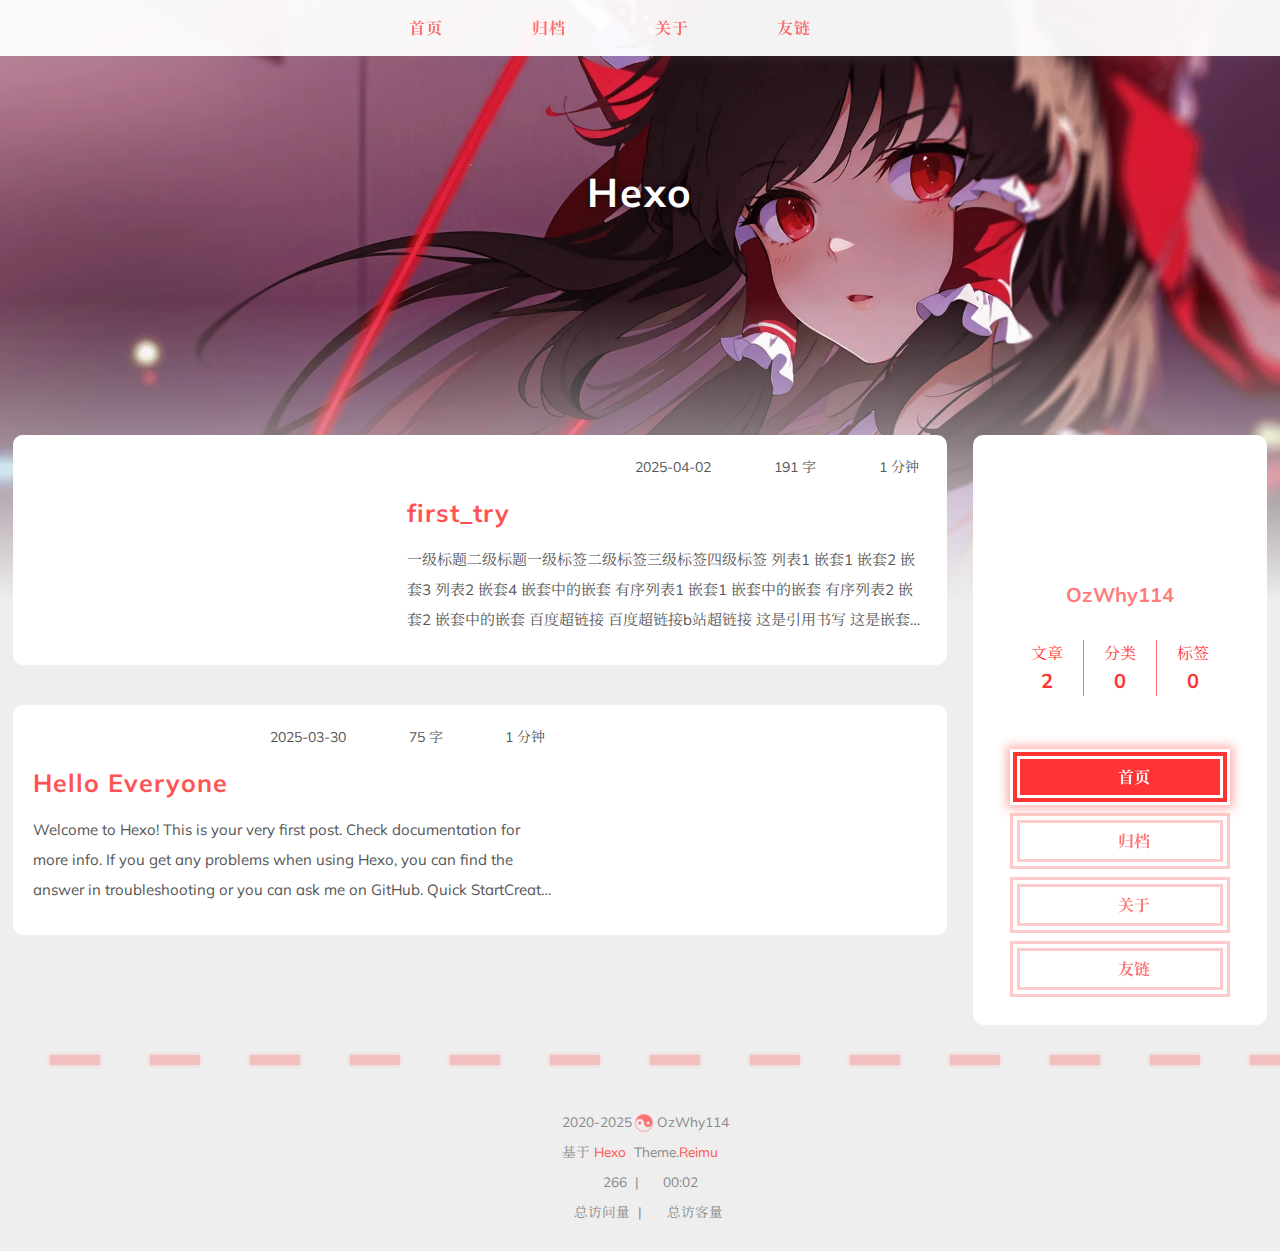
==== commit 616b8b56: "Site updated: 2025-04-02 20:48:41" ====
--- a/index.html
+++ b/index.html
@@ -124,29 +124,29 @@
     
       
         <span class="main-nav-link-wrap">
-          <div class="main-nav-icon icon rotate">
-            &#xe62b;
+          <div class="main-nav-icon icon ">
+            &#xf0c1;
           </div>
           <a class="main-nav-link" href="/">首页</a>
         </span>
       
         <span class="main-nav-link-wrap">
-          <div class="main-nav-icon icon rotate">
-            &#xe62b;
+          <div class="main-nav-icon icon ">
+            &#xf0c1;
           </div>
           <a class="main-nav-link" href="/archives">归档</a>
         </span>
       
         <span class="main-nav-link-wrap">
-          <div class="main-nav-icon icon rotate">
-            &#xe62b;
+          <div class="main-nav-icon icon ">
+            &#xf0c1;
           </div>
           <a class="main-nav-link" href="/about">关于</a>
         </span>
       
         <span class="main-nav-link-wrap">
-          <div class="main-nav-icon icon rotate">
-            &#xe62b;
+          <div class="main-nav-icon icon ">
+            &#xf0c1;
           </div>
           <a class="main-nav-link" href="/friend">友链</a>
         </span>
@@ -210,7 +210,7 @@
 <div class="sidebar-state">
   <div class="sidebar-state-article">
     <div>文章</div>
-    <div class="sidebar-state-number">1</div>
+    <div class="sidebar-state-number">2</div>
   </div>
   <div class="sidebar-state-category">
     <div>分类</div>
@@ -229,32 +229,32 @@
     
       <div class="sidebar-menu-link-wrap">
         <a class="sidebar-menu-link-dummy" href="/" aria-label="首页"></a>
-        <div class="sidebar-menu-icon icon rotate">
-          &#xe62b;
+        <div class="sidebar-menu-icon icon ">
+          &#xf0c1;
         </div>
         <div class="sidebar-menu-link">首页</div>
       </div>
     
       <div class="sidebar-menu-link-wrap">
         <a class="sidebar-menu-link-dummy" href="/archives" aria-label="归档"></a>
-        <div class="sidebar-menu-icon icon rotate">
-          &#xe62b;
+        <div class="sidebar-menu-icon icon ">
+          &#xf0c1;
         </div>
         <div class="sidebar-menu-link">归档</div>
       </div>
     
       <div class="sidebar-menu-link-wrap">
         <a class="sidebar-menu-link-dummy" href="/about" aria-label="关于"></a>
-        <div class="sidebar-menu-icon icon rotate">
-          &#xe62b;
+        <div class="sidebar-menu-icon icon ">
+          &#xf0c1;
         </div>
         <div class="sidebar-menu-link">关于</div>
       </div>
     
       <div class="sidebar-menu-link-wrap">
         <a class="sidebar-menu-link-dummy" href="/friend" aria-label="友链"></a>
-        <div class="sidebar-menu-icon icon rotate">
-          &#xe62b;
+        <div class="sidebar-menu-icon icon ">
+          &#xf0c1;
         </div>
         <div class="sidebar-menu-link">友链</div>
       </div>
@@ -281,14 +281,118 @@
       <div class="post-wrapper">
   <div class="post-wrap-left" data-aos="fade-up">
     
-      <a class="post-link" href="/2025/03/30/hello-world/" aria-label="Hello World"></a>
+      <a class="post-link" href="/2025/04/02/first-try/" aria-label="first_try"></a>
     
     
     <div class="post-cover-left">
       
         
         
-          <img data-src="/images/banner.webp" data-sizes="auto" alt="Hello World" class="lazyload">
+          <img data-src="/images/banner.webp" data-sizes="auto" alt="first_try" class="lazyload">
+        
+      
+    </div>
+    <div class="post-info">
+      <div class="post-meta">
+        <span><span class="icon-calendar"></span>2025-04-02</span>
+        <span><span class="icon-pencil"></span>191 字</span>
+        <span><span class="icon-clock"></span>1 分钟</span>
+      </div>
+      <h2 class="post-title">first_try</h2>
+      <article class="post-article">
+        
+          一级标题二级标题一级标签二级标签三级标签四级标签
+列表1
+嵌套1
+嵌套2
+嵌套3
+
+
+列表2
+嵌套4
+嵌套中的嵌套
+
+
+
+
+
+
+有序列表1
+嵌套1
+嵌套中的嵌套
+
+
+
+
+有序列表2
+嵌套2
+嵌套中的嵌套
+
+
+
+
+
+百度超链接
+百度超链接b站超链接
+
+
+这是引用书写
+
+这是嵌套引用
+
+
+12#include&amp;lt;stdio.h&amp;gt;#include&amp;lt;math.h&amp;gt;
+
+然后来一个分隔符，可以用-
+
+还可以用*
+
+还有_
+
+加粗1加粗2
+斜体1斜体2
+删除线
+
+
+
+表格左边
+表格中间
+表格右边
+
+
+
+left
+mid
+right
+
+
+再多加一点
+
+
+
+属性1
+属性2
+属性3
+属性4
+
+        
+      </article>
+    </div>
+  </div>
+</div>
+      
+    
+      <div class="post-wrapper">
+  <div class="post-wrap-right" data-aos="fade-up">
+    
+      <a class="post-link" href="/2025/03/30/hello-world/" aria-label="Hello Everyone"></a>
+    
+    
+    <div class="post-cover-right">
+      
+        
+        
+          <img data-src="/images/banner.webp" data-sizes="auto" alt="Hello Everyone" class="lazyload">
         
       
     </div>
@@ -298,7 +402,7 @@
         <span><span class="icon-pencil"></span>75 字</span>
         <span><span class="icon-clock"></span>1 分钟</span>
       </div>
-      <h2 class="post-title">Hello World</h2>
+      <h2 class="post-title">Hello Everyone</h2>
       <article class="post-article">
         
           Welcome to Hexo! This is your very first post. Check documentation for more info. If you get any problems when using Hexo, you can find the answer in troubleshooting or you can ask me on GitHub.
@@ -342,10 +446,10 @@
     
       <div>
         <span class="icon-brush"></span>
-        75
+        266
         &nbsp;|&nbsp;
         <span class="icon-coffee"></span>
-        00:01
+        00:02
       </div>
     
     
@@ -381,7 +485,7 @@
 <div class="sidebar-state">
   <div class="sidebar-state-article">
     <div>文章</div>
-    <div class="sidebar-state-number">1</div>
+    <div class="sidebar-state-number">2</div>
   </div>
   <div class="sidebar-state-category">
     <div>分类</div>
@@ -400,32 +504,32 @@
     
       <div class="sidebar-menu-link-wrap">
         <a class="sidebar-menu-link-dummy" href="/" aria-label="首页"></a>
-        <div class="sidebar-menu-icon icon rotate">
-          &#xe62b;
+        <div class="sidebar-menu-icon icon ">
+          &#xf0c1;
         </div>
         <div class="sidebar-menu-link">首页</div>
       </div>
     
       <div class="sidebar-menu-link-wrap">
         <a class="sidebar-menu-link-dummy" href="/archives" aria-label="归档"></a>
-        <div class="sidebar-menu-icon icon rotate">
-          &#xe62b;
+        <div class="sidebar-menu-icon icon ">
+          &#xf0c1;
         </div>
         <div class="sidebar-menu-link">归档</div>
       </div>
     
       <div class="sidebar-menu-link-wrap">
         <a class="sidebar-menu-link-dummy" href="/about" aria-label="关于"></a>
-        <div class="sidebar-menu-icon icon rotate">
-          &#xe62b;
+        <div class="sidebar-menu-icon icon ">
+          &#xf0c1;
         </div>
         <div class="sidebar-menu-link">关于</div>
       </div>
     
       <div class="sidebar-menu-link-wrap">
         <a class="sidebar-menu-link-dummy" href="/friend" aria-label="友链"></a>
-        <div class="sidebar-menu-icon icon rotate">
-          &#xe62b;
+        <div class="sidebar-menu-icon icon ">
+          &#xf0c1;
         </div>
         <div class="sidebar-menu-link">友链</div>
       </div>
